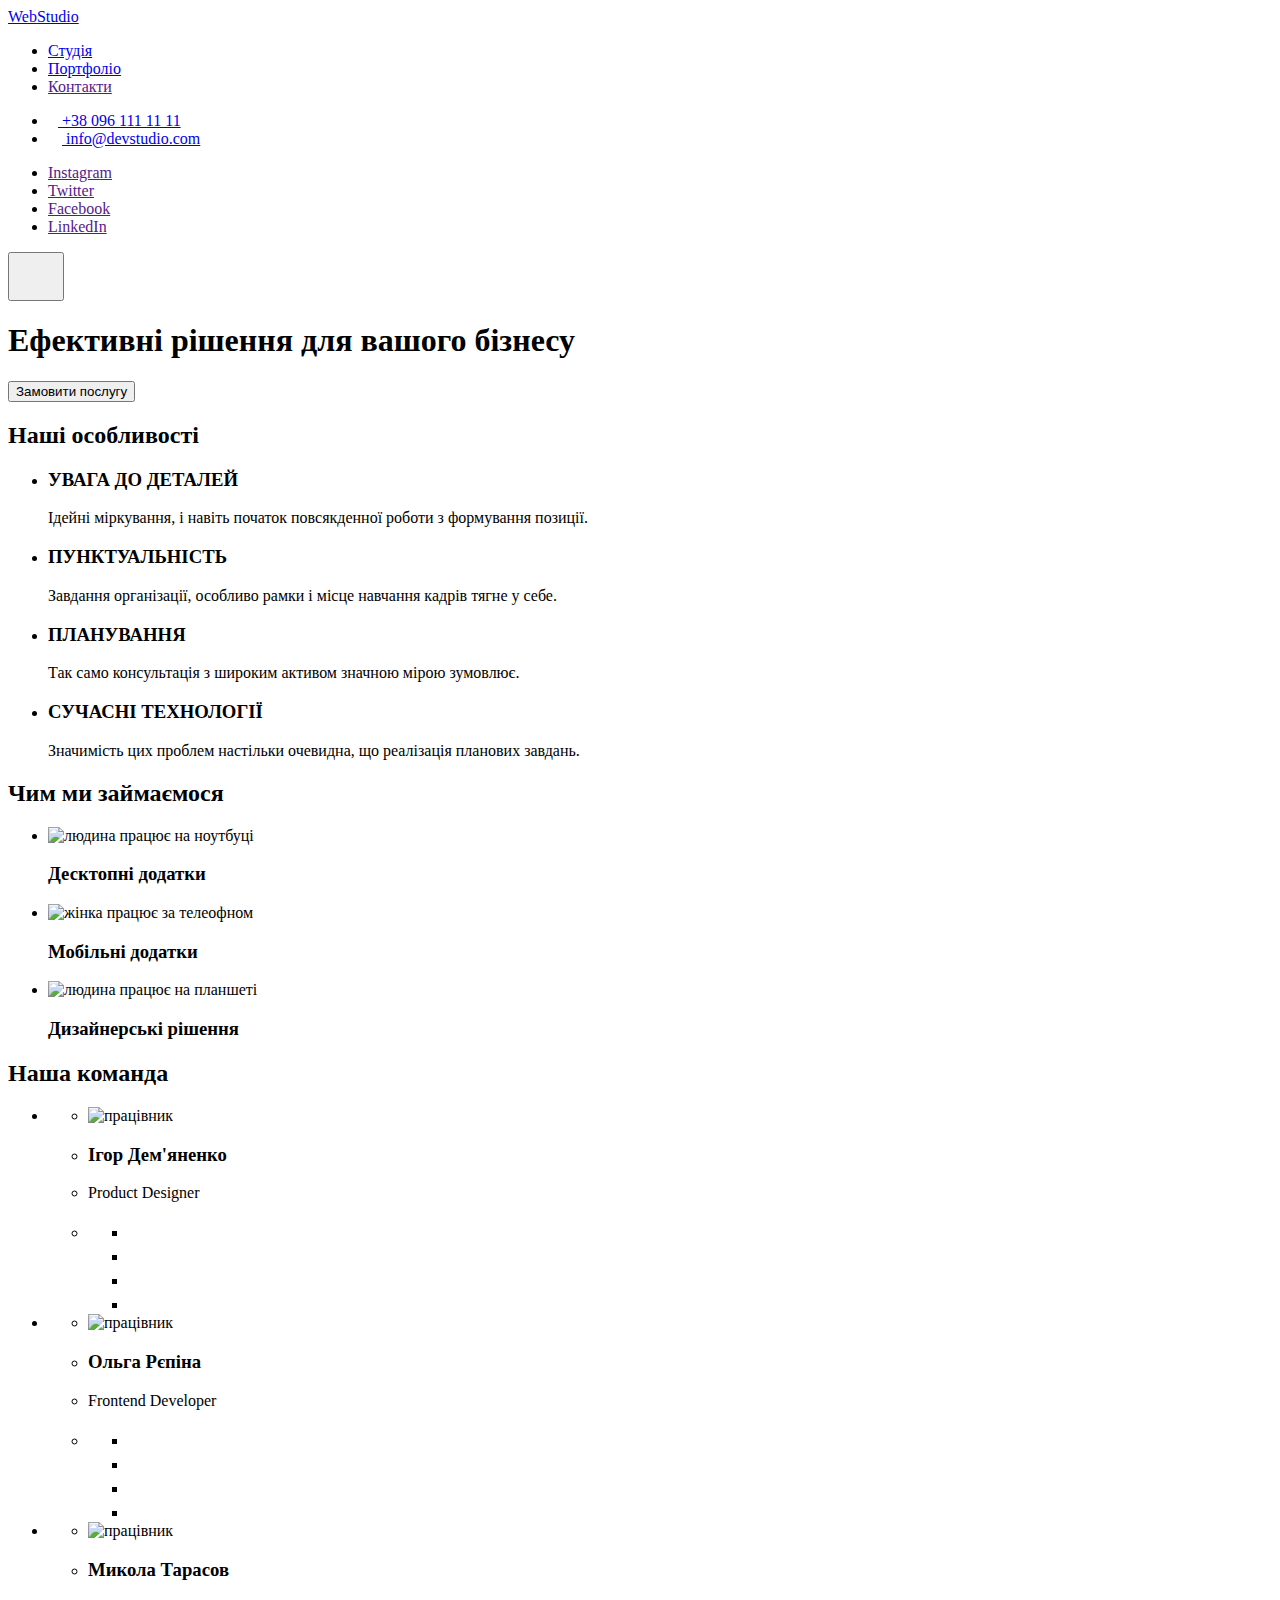
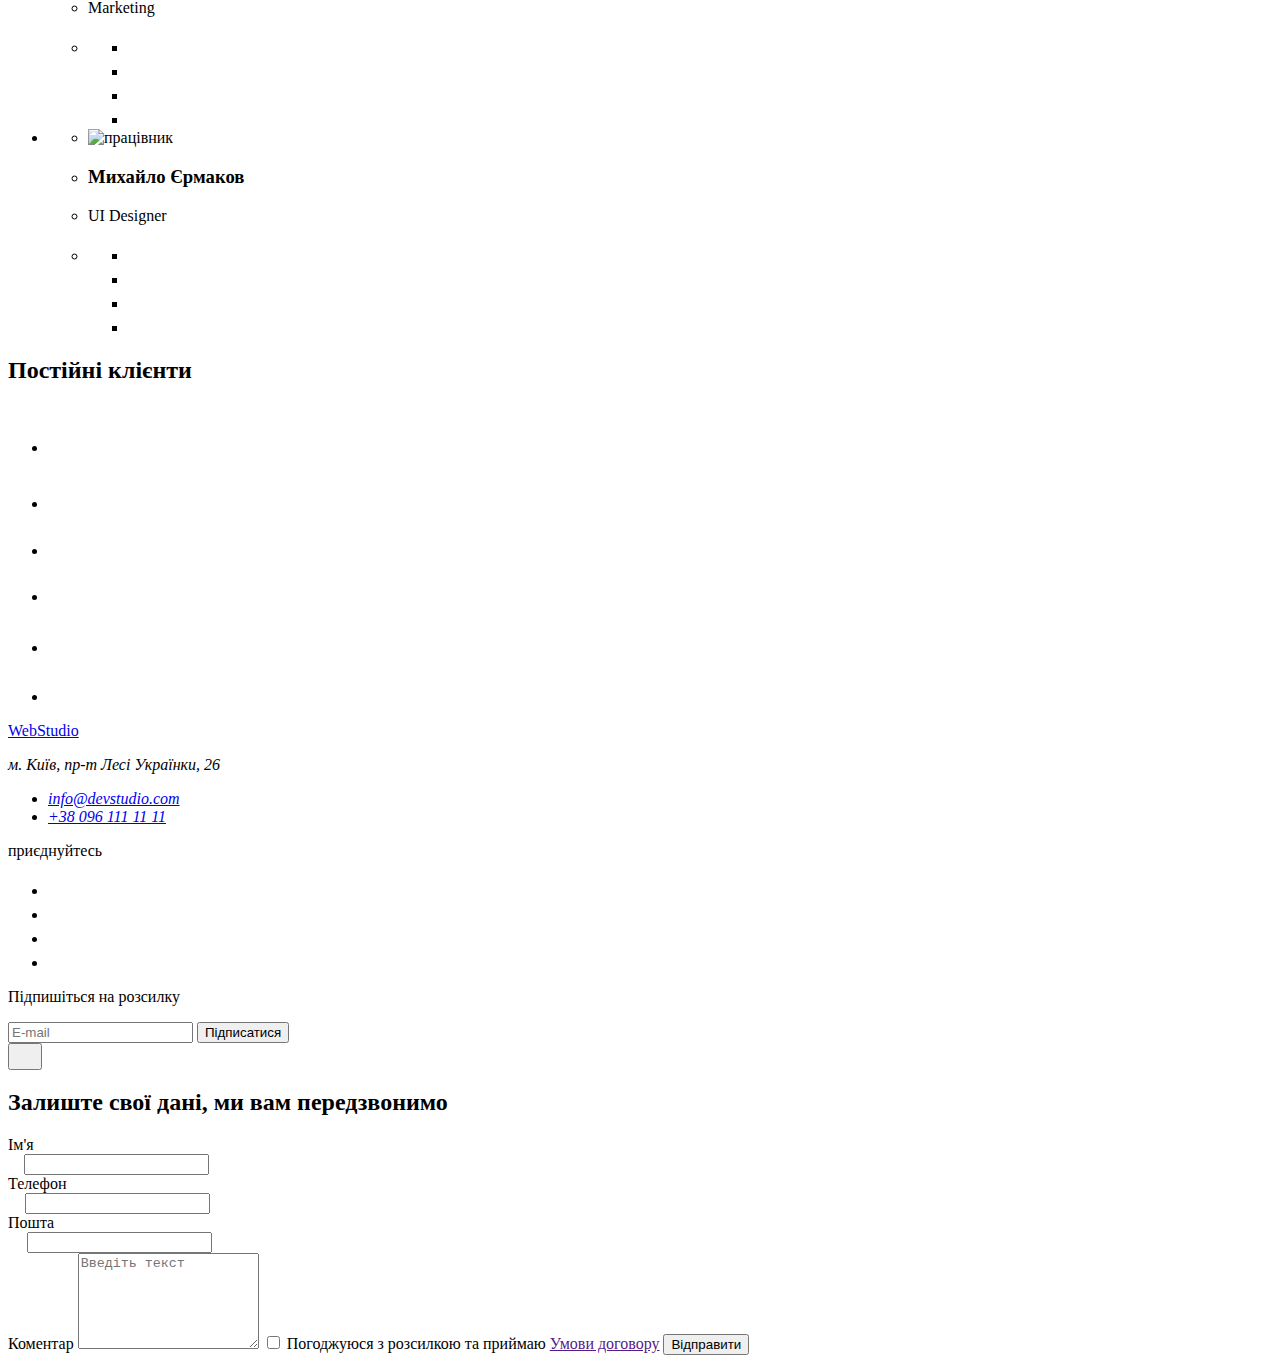
==== index.html @ 01b905f4 "Add files via upload" ====
<!DOCTYPE html>
<html lang="uk">
  <head>
    <meta charset="UTF-8" />
    <meta http-equiv="X-UA-Compatible" content="IE=edge" />
    <meta name="viewport" content="width=device-width, initial-scale=1.0" />
    <link rel="preconnect" href="https://fonts.googleapis.com" />
    <link rel="preconnect" href="https://fonts.gstatic.com" crossorigin />
    <link
      href="https://fonts.googleapis.com/css2?family=Raleway:wght@700&family=Roboto:wght@400;500;700;900&display=swap"
      rel="stylesheet"
    />
    <link rel="stylesheet" href="./css/main.min.css" />
    <title>Home work #1</title>
  </head>
  <body modal-open data-menu-open>
    <!-- <button type="button" data-modal-open>Modal Window</button> -->
    <header>
      <div class="page-header section">
        <nav class="nav">
          <a class="logo link logo--margin-right" href="./index.html"
            >Web<span class="page-header__logo">Studio</span></a
          >
          <div
            class="menu-container menu-container--padding menu-container--flex"
            id="menu-container"
            data-menu
          >
            <ul
              class="navigation__list navigation__list--margin-bottom navigation__list--margin-right"
            >
              <li class="navigation__item navigation__item--margin-bottom">
                <a
                  class="navigation__link navigation__link--height this-page"
                  href="./index.html"
                  >Студія</a
                >
              </li>
              <li class="navigation__item navigation__item--margin-bottom">
                <a
                  class="navigation__link navigation__link--height"
                  href="./portfolio.html"
                  >Портфоліо</a
                >
              </li>
              <li class="navigation__item navigation__item--margin-bottom">
                <a class="navigation__link navigation__link--height" href=""
                  >Контакти</a
                >
              </li>
            </ul>
            <ul
              class="contacts__list contacts__list--margin-left contacts__list--margin-bottom-last"
            >
              <li
                class="contacts__item contacts__item--margin-bottom contacts__item--margin-right"
              >
                <a
                  class="contacts__link contacts__link--size-tel contacts__link--flex"
                  href="tel:+380961111111"
                >
                  <svg
                    width="10"
                    height="14"
                    class="contacts__icon contacts__icon--margin-right"
                  >
                    <use
                      href="./images/icons/sprite-icons.svg#smartphone"
                    ></use>
                  </svg>
                  +38 096 111 11 11</a
                >
              </li>
              <li
                class="contacts__item contacts__item--margin-bottom contacts__item--margin-right"
              >
                <a
                  class="contacts__link contacts__link--size-envelop contacts__link--flex"
                  href="mailto:info@devstudio.com"
                >
                  <svg
                    width="14"
                    height="10"
                    class="contacts__icon contacts__icon--margin-right"
                  >
                    <use href="./images/icons/sprite-icons.svg#envelope"></use>
                  </svg>
                  info@devstudio.com</a
                >
              </li>
            </ul>
            <ul class="page-header__social-links">
              <li class="page-header__social-links-item--margin-rigth">
                <a class="page-header__social-link" href="">Instagram</a>
              </li>
              <li class="page-header__social-links-item--margin-rigth">
                <a class="page-header__social-link" href="">Twitter</a>
              </li>
              <li class="page-header__social-links-item--margin-rigth">
                <a class="page-header__social-link" href="">Facebook</a>
              </li>
              <li class="page-header__social-links-item--margin-rigth">
                <a class="page-header__social-link" href="">LinkedIn</a>
              </li>
            </ul>
          </div>
          <button
            type="button"
            class="btn-menu btn-menu--margin"
            aria-controls="menu-container"
            aria-label="переключатель мобильного меню"
            aria-expanded="false"
            data-menu-button
          >
            <svg class="btn-menu__svg" width="40" height="40">
              <use
                class="icon-menu"
                href="./images/icons/sprite-icons.svg#menu"
              ></use>
              <use
                class="icon-cross"
                href="./images/icons/sprite-icons.svg#close"
              ></use>
            </svg>
          </button>
        </nav>
      </div>
    </header>
    <div class="line"></div>
    <main>
      <!--Герой-->
      <section class="section-hero section-hero__bg">
        <div
          class="section-hero__wraper section-hero__wraper--padding section-hero__wraper--margin-bottom"
        >
          <h1 class="hero-section__title hero-section__title--margin">
            Ефективні рішення для вашого бізнесу
          </h1>
          <button class="btn btn__hero--padding" type="button" data-modal-open>
            Замовити послугу
          </button>
        </div>
      </section>
      <!--Наші особлиості-->
      <section class="section section--padding-top section--padding-bottom">
        <h2 class="section-special__title">Наші особливості</h2>
        <ul class="special special--flex special--gap">
          <li class="special__item special__item--margin-bottom">
            <div
              class="special__bg--cl special__bg--img special__bg--img-antenna special__bg--margin-bottom"
            ></div>
            <h3 class="special__title special__title--margin-bottom">
              УВАГА ДО ДЕТАЛЕЙ
            </h3>
            <p class="special__txt">
              Ідейні міркування, і навіть початок повсякденної роботи з
              формування позиції.
            </p>
          </li>
          <li class="special__item special__item--margin-bottom">
            <div
              class="special__bg--cl special__bg--img special__bg--img-clock special__bg--margin-bottom"
            ></div>
            <h3 class="special__title special__title--margin-bottom">
              ПУНКТУАЛЬНІСТЬ
            </h3>
            <p class="special__txt">
              Завдання організації, особливо рамки і місце навчання кадрів тягне
              у себе.
            </p>
          </li>
          <li class="special__item special__item--margin-bottom">
            <div
              class="special__bg--cl special__bg--img special__bg--img-diagram special__bg--margin-bottom"
            ></div>
            <h3 class="special__title special__title--margin-bottom">
              ПЛАНУВАННЯ
            </h3>
            <p class="special__txt">
              Так само консультація з широким активом значною мірою зумовлює.
            </p>
          </li>
          <li class="special__item special__item--margin-bottom">
            <div
              class="special__bg--cl special__bg--img special__bg--img-astronaut special__bg--margin-bottom"
            ></div>
            <h3 class="special__title special__title--margin-bottom">
              СУЧАСНІ ТЕХНОЛОГІЇ
            </h3>
            <p class="special__txt">
              Значимість цих проблем настільки очевидна, що реалізація планових
              завдань.
            </p>
          </li>
        </ul>
      </section>
      <!--Чим ми займаємось-->
      <section class="section section--padding-bottom wwd">
        <h2 class="wwd__title wwd__title--margin-bottom">Чим ми займаємося</h2>
        <ul class="wd__list">
          <li class="wd__item--position">
            <img
              class="wd__img"
              src="./images/what-we-do/img-370@1x.jpg"
              alt="людина працює на ноутбуці"
              srcset="
                ./images/what-we-do/img-370@1x.jpg 1x,
                ./images/what-we-do/img-370@2x.jpg 2x,
                ./images/what-we-do/img-370@3x.jpg 3x
              "
            />
            <h3 class="wd__title wd__title--position wd__title--box">
              Десктопні додатки
            </h3>
          </li>
          <li class="wd__item--position">
            <img
              class="wd__img"
              src="./images/what-we-do/img-1-370@1x.jpg"
              alt="жінка працює за телеофном"
              srcset="
                ./images/what-we-do/img-1-370@1x.jpg 1x,
                ./images/what-we-do/img-1-370@2x.jpg 2x,
                ./images/what-we-do/img-1-370@3x.jpg 3x
              "
            />
            <h3 class="wd__title wd__title--position wd__title--box">
              Мобільні додатки
            </h3>
          </li>
          <li class="wd__item--position">
            <img
              class="wd__img"
              src="./images/what-we-do/img-2-370@1x.jpg"
              alt="людина працює на планшеті"
              srcset="
                ./images/what-we-do/img-2-370@1x.jpg 1x,
                ./images/what-we-do/img-2-370@2x.jpg 2x,
                ./images/what-we-do/img-2-370@3x.jpg 3x
              "
            />
            <h3 class="wd__title wd__title--position wd__title--box">
              Дизайнерські рішення
            </h3>
          </li>
        </ul>
      </section>
      <!--Наша команда-->
      <div class="our-team our-team--bg-cl">
        <section
          class="section section--padding-top section--padding-bottom section--bg-cl"
        >
          <h2 class="team__title team__title--margin-bottom">Наша команда</h2>
          <ul class="cards cards--box cards--gap">
            <li
              class="cards__item cards__item--margin cards__item--margin-bottom cards__item--padding-bottom"
            >
              <ul class="card-1">
                <li class="card__item-img card__item-img--margin-bottom">
                  <img
                    class="card-item__img"
                    src="./images/our-team/img-1-450-x1.jpg"
                    srcset="
                      ./images/our-team/img-1-450-x1.jpg 1x,
                      ./images/our-team/img-1-450-x2.jpg 2x,
                      ./images/our-team/img-1-450-x3.jpg 3x
                    "
                    alt="працівник"
                  />
                </li>
                <li class="card__item-name--margin-bottom">
                  <h3 class="card-item__name">Ігор Дем'яненко</h3>
                </li>
                <li class="card__item-job--margin-bottom">
                  <p class="card-item__job">Product Designer</p>
                </li>
                <li>
                  <ul class="social-links social-links--gap">
                    <li class="social-links__item">
                      <a
                        href=""
                        class="social-link social-link--position-relative"
                        ><svg
                          class="social-link__icon social-link__icon--fill social-link__icon--position-absolute"
                          width="20px"
                          height="20px"
                        >
                          <use
                            href="./images/icons/sprite-icons.svg#instagram"
                          ></use></svg
                      ></a>
                    </li>
                    <li class="social-links__item">
                      <a
                        href=""
                        class="social-link social-link--position-relative"
                        ><svg
                          class="social-link__icon social-link__icon--fill social-link__icon--position-absolute"
                          width="20px"
                          height="20px"
                        >
                          <use
                            href="./images/icons/sprite-icons.svg#twitter"
                          ></use></svg
                      ></a>
                    </li>
                    <li class="social-links__item">
                      <a
                        href=""
                        class="social-link social-link--position-relative"
                        ><svg
                          class="social-link__icon social-link__icon--fill social-link__icon--position-absolute"
                          width="20px"
                          height="20px"
                        >
                          <use
                            href="./images/icons/sprite-icons.svg#facebook"
                          ></use></svg
                      ></a>
                    </li>
                    <li class="social-links__item">
                      <a
                        href=""
                        class="social-link social-link--position-relative"
                        ><svg
                          class="social-link__icon social-link__icon--fill social-link__icon--position-absolute"
                          width="20px"
                          height="20px"
                        >
                          <use
                            href="./images/icons/sprite-icons.svg#linkedin"
                          ></use></svg
                      ></a>
                    </li>
                  </ul>
                </li>
              </ul>
            </li>
            <li
              class="cards__item cards__item--margin cards__item--margin-bottom cards__item--padding-bottom"
            >
              <ul class="card-1">
                <li class="card__item-img card__item-img--margin-bottom">
                  <img
                    srcset="
                      ./images/our-team/img-2-450-x1.jpg 1x,
                      ./images/our-team/img-2-450-x2.jpg 2x,
                      ./images/our-team/img-2-450-x3.jpg 3x
                    "
                    class="card-item__img"
                    src="./images/our-team/img-2-450-x1.jpg"
                    alt="працівник"
                  />
                </li>
                <li class="card__item-name--margin-bottom">
                  <h3 class="card-item__name">Ольга Рєпіна</h3>
                </li>
                <li class="card__item-job--margin-bottom">
                  <p class="card-item__job">Frontend Developer</p>
                </li>
                <li>
                  <ul class="social-links social-links--gap">
                    <li class="social-links__item">
                      <a
                        href=""
                        class="social-link social-link--position-relative"
                        ><svg
                          class="social-link__icon social-link__icon--fill social-link__icon--position-absolute"
                          width="20px"
                          height="20px"
                        >
                          <use
                            href="./images/icons/sprite-icons.svg#instagram"
                          ></use></svg
                      ></a>
                    </li>
                    <li class="social-links__item">
                      <a
                        href=""
                        class="social-link social-link--position-relative"
                        ><svg
                          class="social-link__icon social-link__icon--fill social-link__icon--position-absolute"
                          width="20px"
                          height="20px"
                        >
                          <use
                            href="./images/icons/sprite-icons.svg#twitter"
                          ></use></svg
                      ></a>
                    </li>
                    <li class="social-links__item">
                      <a
                        href=""
                        class="social-link social-link--position-relative"
                        ><svg
                          class="social-link__icon social-link__icon--fill social-link__icon--position-absolute"
                          width="20px"
                          height="20px"
                        >
                          <use
                            href="./images/icons/sprite-icons.svg#facebook"
                          ></use></svg
                      ></a>
                    </li>
                    <li class="social-links__item">
                      <a
                        href=""
                        class="social-link social-link--position-relative"
                        ><svg
                          class="social-link__icon social-link__icon--fill social-link__icon--position-absolute"
                          width="20px"
                          height="20px"
                        >
                          <use
                            href="./images/icons/sprite-icons.svg#linkedin"
                          ></use></svg
                      ></a>
                    </li>
                  </ul>
                </li>
              </ul>
            </li>
            <li
              class="cards__item cards__item--margin cards__item--margin-bottom cards__item--padding-bottom"
            >
              <ul class="card-1">
                <li class="card__item-img card__item-img--margin-bottom">
                  <img
                    class="card-item__img"
                    src="./images/our-team/img-3-450-x1.jpg"
                    alt="працівник"
                    srcset="
                      ./images/our-team/img-3-450-x1.jpg 1x,
                      ./images/our-team/img-3-450-x2.jpg 2x,
                      ./images/our-team/img-3-450-x3.jpg 3x
                    "
                  />
                </li>
                <li class="card__item-name--margin-bottom">
                  <h3 class="card-item__name">Микола Тарасов</h3>
                </li>
                <li class="card__item-job--margin-bottom">
                  <p class="card-item__job">Marketing</p>
                </li>
                <li>
                  <ul class="social-links social-links--gap">
                    <li class="social-links__item">
                      <a
                        href=""
                        class="social-link social-link--position-relative"
                        ><svg
                          class="social-link__icon social-link__icon--fill social-link__icon--position-absolute"
                          width="20px"
                          height="20px"
                        >
                          <use
                            href="./images/icons/sprite-icons.svg#instagram"
                          ></use></svg
                      ></a>
                    </li>
                    <li class="social-links__item">
                      <a
                        href=""
                        class="social-link social-link--position-relative"
                        ><svg
                          class="social-link__icon social-link__icon--fill social-link__icon--position-absolute"
                          width="20px"
                          height="20px"
                        >
                          <use
                            href="./images/icons/sprite-icons.svg#twitter"
                          ></use></svg
                      ></a>
                    </li>
                    <li class="social-links__item">
                      <a
                        href=""
                        class="social-link social-link--position-relative"
                        ><svg
                          class="social-link__icon social-link__icon--fill social-link__icon--position-absolute"
                          width="20px"
                          height="20px"
                        >
                          <use
                            href="./images/icons/sprite-icons.svg#facebook"
                          ></use></svg
                      ></a>
                    </li>
                    <li class="social-links__item">
                      <a
                        href=""
                        class="social-link social-link--position-relative"
                        ><svg
                          class="social-link__icon social-link__icon--fill social-link__icon--position-absolute"
                          width="20px"
                          height="20px"
                        >
                          <use
                            href="./images/icons/sprite-icons.svg#linkedin"
                          ></use></svg
                      ></a>
                    </li>
                  </ul>
                </li>
              </ul>
            </li>
            <li
              class="cards__item cards__item--margin cards__item--margin-bottom cards__item--padding-bottom"
            >
              <ul class="card-1">
                <li class="card__item-img card__item-img--margin-bottom">
                  <img
                    class="card-item__img"
                    src="./images/our-team/img-4-450-x1.jpg"
                    alt="працівник"
                    srcset="
                      ./images/our-team/img-4-450-x1.jpg 1x,
                      ./images/our-team/img-4-450-x2.jpg 2x,
                      ./images/our-team/img-4-450-x3.jpg 3x
                    "
                  />
                </li>
                <li class="card__item-name--margin-bottom">
                  <h3 class="card-item__name">Михайло Єрмаков</h3>
                </li>
                <li class="card__item-job--margin-bottom">
                  <p class="card-item__job">UI Designer</p>
                </li>
                <li>
                  <ul class="social-links social-links--gap">
                    <li class="social-links__item">
                      <a
                        href=""
                        class="social-link social-link--position-relative"
                        ><svg
                          class="social-link__icon social-link__icon--fill social-link__icon--position-absolute"
                          width="20px"
                          height="20px"
                        >
                          <use
                            href="./images/icons/sprite-icons.svg#instagram"
                          ></use></svg
                      ></a>
                    </li>
                    <li class="social-links__item">
                      <a
                        href=""
                        class="social-link social-link--position-relative"
                        ><svg
                          class="social-link__icon social-link__icon--fill social-link__icon--position-absolute"
                          width="20px"
                          height="20px"
                        >
                          <use
                            href="./images/icons/sprite-icons.svg#twitter"
                          ></use></svg
                      ></a>
                    </li>
                    <li class="social-links__item">
                      <a
                        href=""
                        class="social-link social-link--position-relative"
                        ><svg
                          class="social-link__icon social-link__icon--fill social-link__icon--position-absolute"
                          width="20px"
                          height="20px"
                        >
                          <use
                            href="./images/icons/sprite-icons.svg#facebook"
                          ></use></svg
                      ></a>
                    </li>
                    <li class="social-links__item">
                      <a
                        href=""
                        class="social-link social-link--position-relative"
                        ><svg
                          class="social-link__icon social-link__icon--fill social-link__icon--position-absolute"
                          width="20px"
                          height="20px"
                        >
                          <use
                            href="./images/icons/sprite-icons.svg#linkedin"
                          ></use></svg
                      ></a>
                    </li>
                  </ul>
                </li>
              </ul>
            </li>
          </ul>
        </section>
      </div>
      <!-- Постійні клієнти -->
      <section class="section section--padding-top section--padding-bottom">
        <h2 class="clients__title clients__title--margin-bottom">
          Постійні клієнти
        </h2>
        <ul class="clients__list clients__list--gap">
          <li class="client__item">
            <a class="client__link" href="">
              <svg class="client__icon" width="44" height="49">
                <use href="./images/icons/sprite-icons.svg#company-1"></use>
              </svg>
            </a>
          </li>
          <li class="client__item">
            <a class="client__link" href="">
              <svg class="client__icon" width="40" height="52">
                <use href="./images/icons/sprite-icons.svg#company-2"></use>
              </svg>
            </a>
          </li>
          <li class="client__item">
            <a class="client__link" href="">
              <svg class="client__icon" width="41" height="43">
                <use href="./images/icons/sprite-icons.svg#company-3"></use>
              </svg>
            </a>
          </li>
          <li class="client__item">
            <a class="client__link" href="">
              <svg class="client__icon" width="80" height="42">
                <use href="./images/icons/sprite-icons.svg#company-4"></use>
              </svg>
            </a>
          </li>
          <li class="client__item">
            <a class="client__link" href="">
              <svg class="client__icon" width="59" height="47">
                <use href="./images/icons/sprite-icons.svg#company-5"></use>
              </svg>
            </a>
          </li>
          <li class="client__item">
            <a class="client__link" href="">
              <svg class="client__icon" width="88" height="45">
                <use href="./images/icons/sprite-icons.svg#company-6"></use>
              </svg>
            </a>
          </li>
        </ul>
      </section>
    </main>
    <footer class="page-footer page-footer--bg-cl">
      <div
        class="section page-footer__section page-footer__section--flex page-footer__section--padding"
      >
        <div class="footer__section footer__section--margin-bottom">
          <div
            class="wraper__footer-address wraper__footer-address--margin-right"
          >
            <a
              class="logo link page-footer__logo--margin-bottom page-footer__logo--block"
              href="./rebuild-homework.html"
              >Web<span class="page-footer__logo">Studio</span></a
            >
            <div
              class="page-footer__box--margin-right page-footer__box--margin-bottom"
            >
              <address class="address">
                <p class="address__txt address__txt--margin-bottom">
                  м. Київ, пр-т Лесі Українки, 26
                </p>
                <ul class="address__list">
                  <li class="address__item address__item--margin-bottom">
                    <a class="address__link" href="mailto:info@devstudio.com"
                      >info@devstudio.com</a
                    >
                  </li>
                  <li class="address__item">
                    <a class="address__link" href="tel:+380961111111"
                      >+38 096 111 11 11</a
                    >
                  </li>
                </ul>
              </address>
            </div>
          </div>
          <div
            class="join join--margin-left join--margin-bottom join--padding-top join--margin-right"
          >
            <p class="join__txt join__txt--margin-bottom">приєднуйтесь</p>
            <ul class="social-links social-links--gap">
              <li class="social-links__item">
                <a
                  href=""
                  class="social-link social-link__page-footer--bg-cl social-link--position-relative"
                  ><svg
                    class="social-link__icon social-link__page-footer--fill social-link__icon--position-absolute"
                    width="20px"
                    height="20px"
                  >
                    <use
                      href="./images/icons/sprite-icons.svg#instagram"
                    ></use></svg
                ></a>
              </li>
              <li class="social-links__item">
                <a
                  href=""
                  class="social-link social-link__page-footer--bg-cl social-link--position-relative"
                  ><svg
                    class="social-link__icon social-link__page-footer--fill social-link__icon--position-absolute"
                    width="20px"
                    height="20px"
                  >
                    <use
                      href="./images/icons/sprite-icons.svg#twitter"
                    ></use></svg
                ></a>
              </li>
              <li class="social-links__item">
                <a
                  href=""
                  class="social-link social-link__page-footer--bg-cl social-link--position-relative"
                  ><svg
                    class="social-link__icon social-link__page-footer--fill social-link__icon--position-absolute"
                    width="20px"
                    height="20px"
                  >
                    <use
                      href="./images/icons/sprite-icons.svg#facebook"
                    ></use></svg
                ></a>
              </li>
              <li class="social-links__item">
                <a
                  href=""
                  class="social-link social-link__page-footer--bg-cl social-link--position-relative"
                  ><svg
                    class="social-link__icon social-link__page-footer--fill social-link__icon--position-absolute"
                    width="20px"
                    height="20px"
                  >
                    <use
                      href="./images/icons/sprite-icons.svg#linkedin"
                    ></use></svg
                ></a>
              </li>
            </ul>
          </div>
        </div>
        <div class="subscribe">
          <p class="subscribe__txt subscribe__txt--margin-bottom">
            Підпишіться на розсилку
          </p>
          <input
            class="subscribe__input-email subscribe__input-email--margin-bottom subscribe__input-email--margin-right"
            type="email"
            placeholder="E-mail"
          />
          <button
            class="btn button btn__subscribe--padding btn__subscribe--flex"
            type="submit"
          >
            Підписатися<span
              class="btn__icon-send btn__icon-send--margin-left"
            ></span>
          </button>
        </div>
      </div>
    </footer>
    <!-- Modal window -->
    <div class="backdrop backdrop--padding is-hidden" data-modal>
      <div class="modal modal--position modal--padding">
        <button
          class="modal__btn-close modal__btn-close--position-ab modal__btn-close--center modal__btn-close--margin"
          type="button"
          data-modal-close
        >
          <svg width="18px" height="18px">
            <use href="./images/icons/sprite-icons.svg#close-18dp"></use>
          </svg>
        </button>
        <h2 class="modal__title modal__title--margin-bottom">
          Залиште свої дані, ми вам передзвонимо
        </h2>

        <label for="name" class="modal__label modal__label--margin-bottom"
          >Ім'я
        </label>
        <div class="modal__wrap modal__wrap--margin-bottom">
          <svg class="modal__icon modal__icon--position" width="12" height="12">
            <use href="./images/icons/sprite-icons.svg#name-modal"></use>
          </svg>
          <input
            class="modal__input modal__input--padding-left"
            type="text"
            placeholder=" "
            id="name"
          />
        </div>

        <label for="phone" class="modal__label modal__label--margin-bottom"
          >Телефон</label
        >
        <div class="modal__wrap modal__wrap--margin-bottom">
          <svg class="modal__icon modal__icon--position" width="13" height="13">
            <use href="./images/icons/sprite-icons.svg#phone-modal"></use>
          </svg>
          <input
            class="modal__input modal__input--padding-left"
            type="text"
            id="phone"
          />
        </div>

        <label for="mail" class="modal__label modal__label--margin-bottom"
          >Пошта</label
        >
        <div class="modal__wrap modal__wrap--margin-bottom">
          <svg class="modal__icon modal__icon--position" width="15" height="12">
            <use href="./images/icons/sprite-icons.svg#mail-modal"></use>
          </svg>
          <input
            class="modal__input modal__input--padding-left"
            type="text"
            id="mail"
          />
        </div>

        <label for="comment" class="modal__label modal__label--margin-bottom"
          >Коментар
        </label>
        <textarea
          class="modal__textarea modal__textarea--margin-bottom modal__textarea--padding"
          name="comment"
          id="comment"
          rows="6"
          placeholder="Введіть текст"
        ></textarea>

        <label
          class="modal__label-checkbox modal__label-checkbox--margin-bottom modal__label-checkbox--gap"
        >
          <input class="checkbox" type="checkbox" />
          <span class="modal__check-box"></span>
          Погоджуюся з розсилкою та приймаю <a href=""> Умови договору</a>
        </label>

        <button class="btn button btn__modal--padding btn__modal--center">
          Відправити
        </button>
      </div>
    </div>
    <script src="./js/modal.js"></script>
    <script src="./js/menu.js"></script>
  </body>
</html>
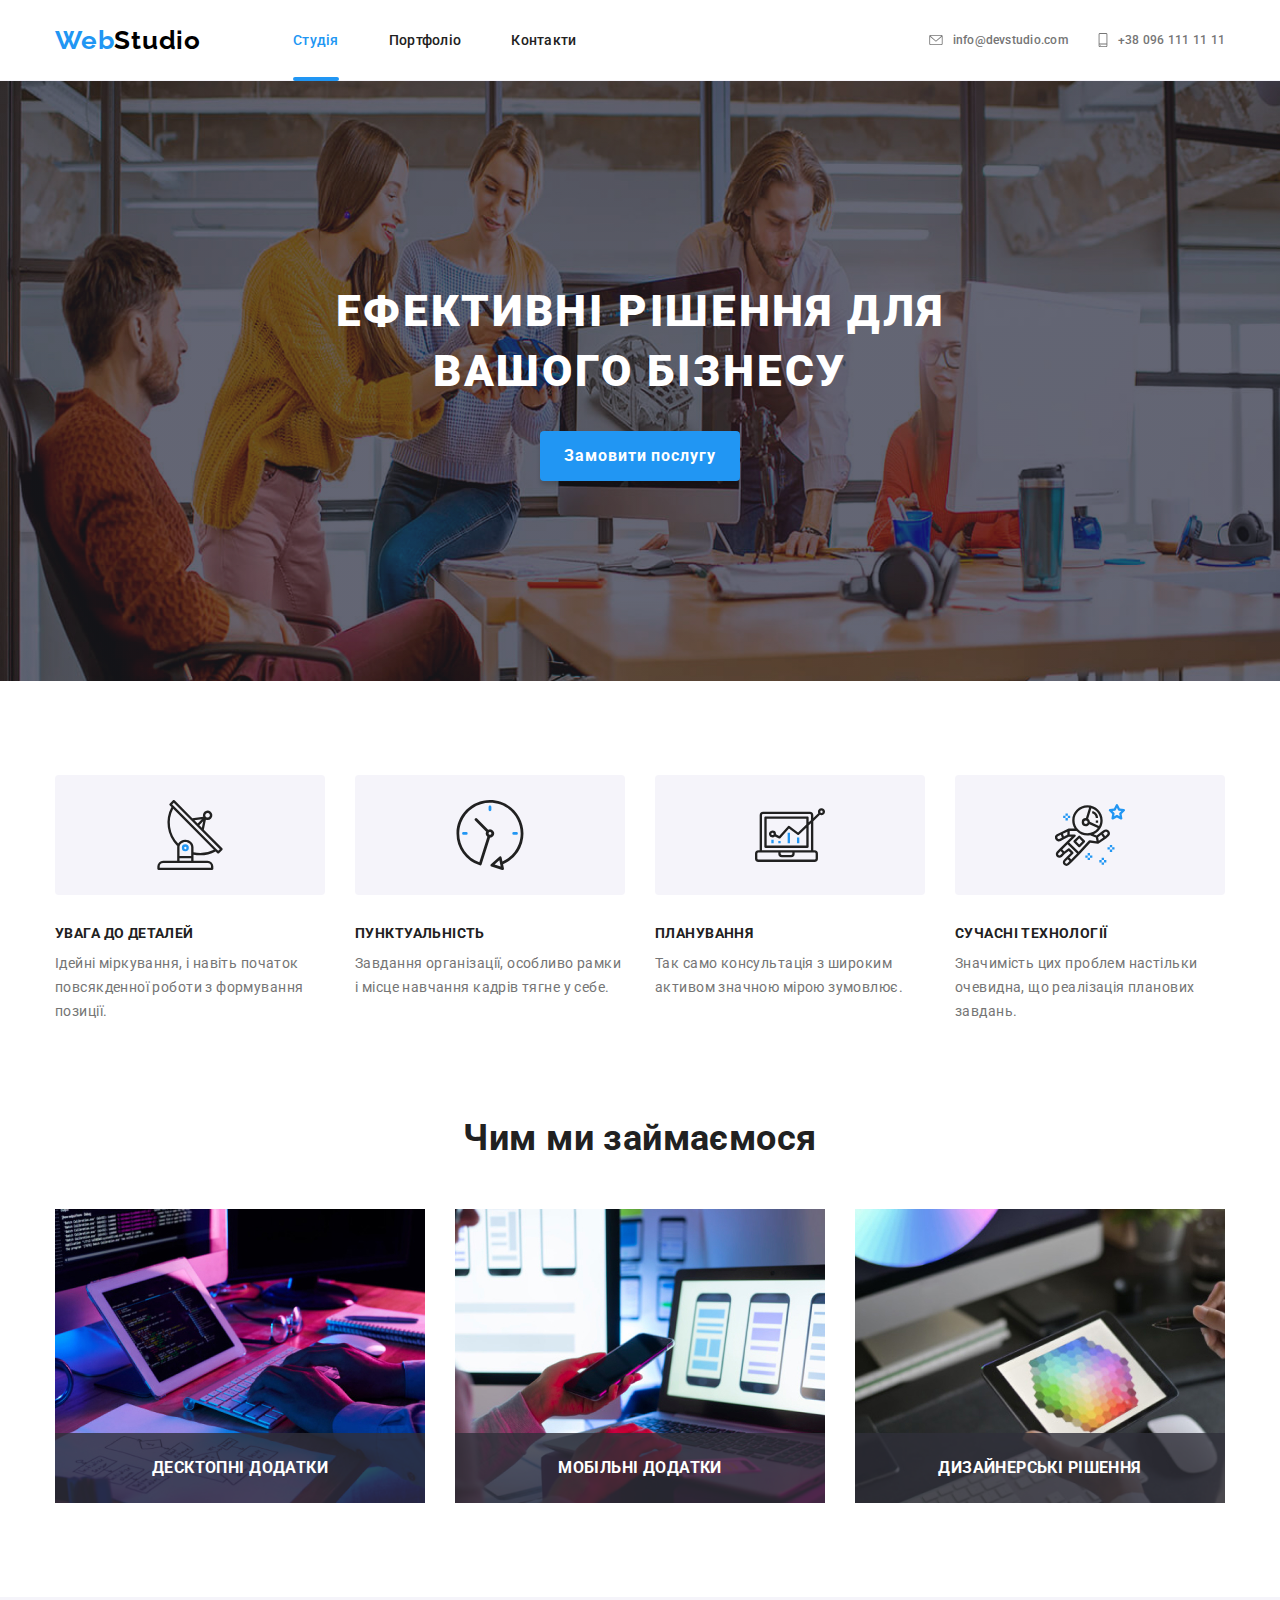
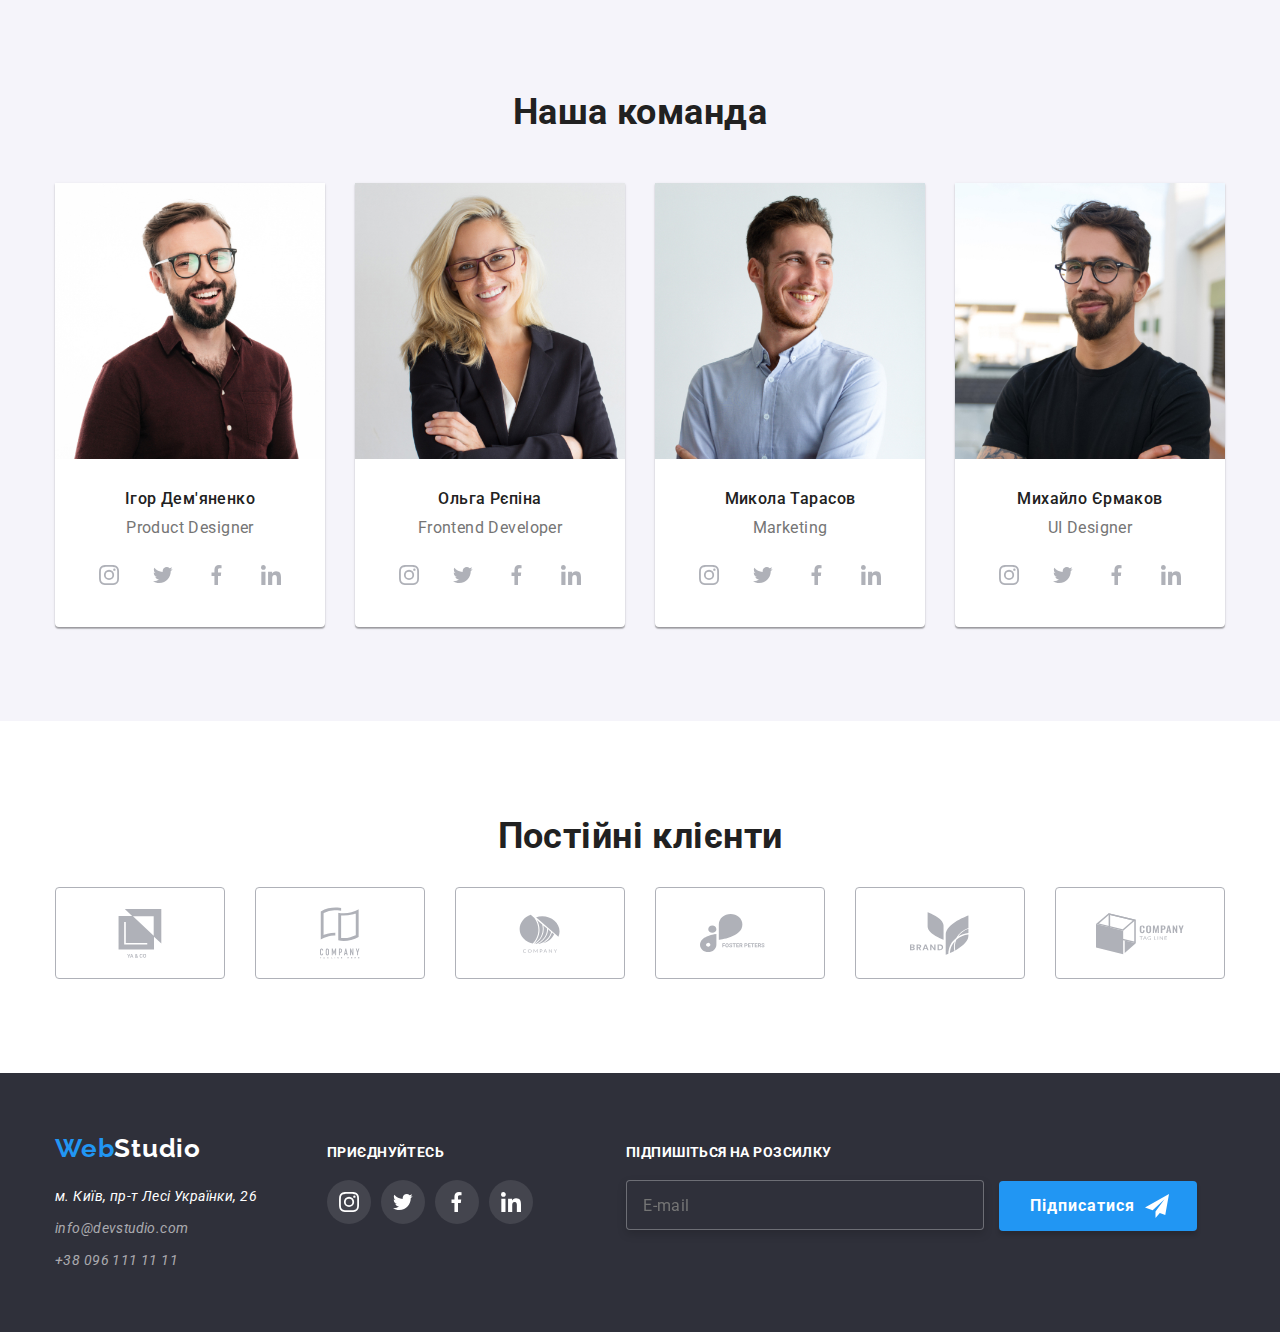
==== commit bd251496: "change" ====
--- a/index.html
+++ b/index.html
@@ -13,9 +13,9 @@
     <link rel="stylesheet" href="./css/main.min.css" />
     <title>Home work #1</title>
   </head>
-  <body modal-open data-menu-open>
+  <body modal-open>
     <!-- <button type="button" data-modal-open>Modal Window</button> -->
-    <header>
+    <header class="header">
       <div class="page-header section">
         <nav class="nav">
           <a class="logo link logo--margin-right" href="./index.html"
@@ -126,7 +126,6 @@
         </nav>
       </div>
     </header>
-    <div class="line"></div>
     <main>
       <!--Герой-->
       <section class="section-hero section-hero__bg">
@@ -427,7 +426,7 @@
                 <li class="card__item-img card__item-img--margin-bottom">
                   <img
                     class="card-item__img"
-                    src="./images/our-team/img-3-450-x1.jpg"
+                    src="./images/our-team/img-2-450-x1.jpg"
                     alt="працівник"
                     srcset="
                       ./images/our-team/img-3-450-x1.jpg 1x,
@@ -514,9 +513,9 @@
                     src="./images/our-team/img-4-450-x1.jpg"
                     alt="працівник"
                     srcset="
-                      ./images/our-team/img-4-450-x1.jpg 1x,
-                      ./images/our-team/img-4-450-x2.jpg 2x,
-                      ./images/our-team/img-4-450-x3.jpg 3x
+                      ./images/our-team/img-4-450-x1.jpg,
+                      ./images/our-team/img-4-450-x2.jpg,
+                      ./images/our-team/img-4-450-x3.jpg
                     "
                   />
                 </li>
--- a/css/main.min.css
+++ b/css/main.min.css
@@ -0,0 +1 @@
+/*! modern-normalize v1.1.0 | MIT License | https://github.com/sindresorhus/modern-normalize */*,::before,::after{-webkit-box-sizing:border-box;box-sizing:border-box}html{font-family:system-ui,"Segoe UI",Roboto,Helvetica,Arial,sans-serif,"Apple Color Emoji","Segoe UI Emoji";line-height:1.15;-webkit-text-size-adjust:100%;-moz-tab-size:4;-o-tab-size:4;tab-size:4}body{margin:0}hr{height:0;color:inherit}abbr[title]{-webkit-text-decoration:underline dotted;text-decoration:underline dotted}b,strong{font-weight:bolder}code,kbd,samp,pre{font-family:ui-monospace,SFMono-Regular,Consolas,"Liberation Mono",Menlo,monospace;font-size:1em}small{font-size:80%}sub,sup{font-size:75%;line-height:0;position:relative;vertical-align:baseline}sub{bottom:-0.25em}sup{top:-0.5em}table{text-indent:0;border-color:inherit}button,input,optgroup,select,textarea{font-family:inherit;font-size:100%;line-height:1.15;margin:0}button,select{text-transform:none}button,[type=button],[type=reset],[type=submit]{-webkit-appearance:button}::-moz-focus-inner{border-style:none;padding:0}:-moz-focusring{outline:1px dotted ButtonText}:-moz-ui-invalid{box-shadow:none}legend{padding:0}progress{vertical-align:baseline}::-webkit-inner-spin-button,::-webkit-outer-spin-button{height:auto}[type=search]{-webkit-appearance:textfield;outline-offset:-2px}::-webkit-search-decoration{-webkit-appearance:none}::-webkit-file-upload-button{-webkit-appearance:button;font:inherit}summary{display:list-item}.address__list,.project__list,.filter__list,.clients__list,.social-links,.card-1,.cards,.wd__list,.special,.contacts__list,.navigation__list,.page-header__social-links{padding:0;margin:0;list-style:none}.address__link,.contacts__link,.navigation__link,.logo,.page-header__social-link{text-decoration:none}.modal__btn-close,.subscribe__input-email,.btn-menu,.btn__filter,.btn{padding:0;border:0}.portfolio__title--hidden,.section-special__title{position:absolute;width:1px;height:1px;margin:-1px;border:0;padding:0;white-space:nowrap;-webkit-clip-path:inset(100%);clip-path:inset(100%);clip:rect(0 0 0 0);overflow:hidden}.modal__title,.subscribe__txt,.join__txt,.address__item,.address__txt,.card__job,.card__title,.card__overlay,.clients__title,.card-item__job,.card-item__name,.team__title,.wd__title,.wwd__title,.special__txt,.special__title{margin:0}.card-item__img{display:block}.btn{font-weight:700;font-size:16px;line-height:30px;letter-spacing:.06em;color:#fff;background:#2196f3;-webkit-box-shadow:0px 4px 4px rgba(0,0,0,.15);box-shadow:0px 4px 4px rgba(0,0,0,.15);border-radius:4px}.btn:hover,.btn:focus{background-color:#188ce8}.section{margin-left:auto;margin-right:auto;padding-left:15px;padding-right:15px}@media screen and (min-width: 480px){.section{width:480px}}@media screen and (min-width: 768px){.section{width:768px}}@media screen and (min-width: 1200px){.section{width:1200px}}body{margin-left:auto;margin-right:auto;max-width:1600px;font-family:"Roboto",sans-serif;font-size:14px;line-height:16px;letter-spacing:.03em}.btn{cursor:pointer}.btn__hero--padding{padding-top:10px;padding-right:24px;padding-bottom:10px;padding-left:24px}.btn__hero:hover,.btn__hero:focus{background:#188ce8;-webkit-box-shadow:0px 4px 4px rgba(0,0,0,.15);box-shadow:0px 4px 4px rgba(0,0,0,.15);border-radius:4px}.btn__subscribe--padding{padding-top:10px;padding-right:28px;padding-bottom:10px;padding-left:31px}.btn__icon-send{display:inline-block;width:24px;height:24px;background-image:url(../../images/btn/send.svg)}.btn__icon-send--margin-left{margin-left:12px}@media screen and (min-width: 1200px){.btn__icon-send--margin-left{margin-left:10px}}.btn__subscribe--flex{display:-webkit-inline-box;display:-ms-inline-flexbox;display:inline-flex;-webkit-box-pack:center;-ms-flex-pack:center;justify-content:center;-webkit-box-align:center;-ms-flex-align:center;align-items:center}.btn__modal--padding{padding-top:10px;padding-right:52px;padding-bottom:10px;padding-left:52px}.btn__modal--center{display:block;margin-left:auto;margin-right:auto}.btn__filter{font-weight:500;font-size:16px;line-height:26px;text-align:center;letter-spacing:.03em;background:#f5f4fa;border-radius:4px;color:#212121}.btn__filter--size{padding-top:6px;padding-bottom:6px;padding-right:22px;padding-left:22px}.btn__filter--size-first-btn{padding-right:25px;padding-left:25px}.btn__filter:hover,.btn__filter:focus{background:#2196f3;-webkit-box-shadow:0px 3px 1px rgba(0,0,0,.1),0px 1px 2px rgba(0,0,0,.08),0px 2px 2px rgba(0,0,0,.12);box-shadow:0px 3px 1px rgba(0,0,0,.1),0px 1px 2px rgba(0,0,0,.08),0px 2px 2px rgba(0,0,0,.12);border-radius:4px;color:#fff;cursor:pointer}.btn-menu{background-color:rgba(0,0,0,0);width:40px;height:40px;z-index:1}@media screen and (min-width: 768px){.btn-menu{display:none}}.btn-menu__svg{display:-webkit-inline-box;display:-ms-inline-flexbox;display:inline-flex}.btn-menu--margin{margin-left:auto}.btn-menu .icon-cross{display:none}.btn-menu.is-open .icon-cross{display:block}.btn-menu.is-open .icon-menu{display:none}.header{border-bottom:1px #f5f4fa solid}.page-header__social-links{display:-webkit-box;display:-ms-flexbox;display:flex;-webkit-box-pack:start;-ms-flex-pack:start;justify-content:flex-start;-webkit-box-align:stretch;-ms-flex-align:stretch;align-items:stretch}@media screen and (min-width: 768px){.page-header__social-links{display:none}}.page-header__social-links-item--margin-rigth:not(:last-child){margin-right:20px}.page-header__social-link{font-weight:500;font-size:18px;line-height:22px;letter-spacing:.02em;color:#2196f3}.nav{display:-webkit-box;display:-ms-flexbox;display:flex;-webkit-box-pack:start;-ms-flex-pack:start;justify-content:flex-start;-webkit-box-align:center;-ms-flex-align:center;align-items:center}@media screen and (max-width: 767px){.nav{height:60px}}.logo{font-family:"Raleway",sans-serif;font-weight:700;font-size:24px;line-height:28px;letter-spacing:.03em;color:#2196f3}.logo--margin-right{margin-right:88px}@media screen and (min-width: 768px){.logo{font-size:26px;line-height:31px}.logo--margin-right{margin-right:92px}}.page-header__logo{color:#000}.menu-container{width:100%}@media screen and (max-width: 767px){.menu-container{display:none;position:absolute;top:0;left:0;height:100%;padding:20px;background-color:#fff}.menu-container.is-open{display:block;z-index:1}.menu-container--flex.is-open{display:-webkit-box;display:-ms-flexbox;display:flex;-webkit-box-pack:start;-ms-flex-pack:start;justify-content:flex-start;-webkit-box-align:stretch;-ms-flex-align:stretch;align-items:stretch;-webkit-box-orient:vertical;-webkit-box-direction:normal;-ms-flex-direction:column;flex-direction:column}.menu-container--padding{padding-top:48px;padding-bottom:48px;padding-right:48px;padding-left:40px}}@media screen and (min-width: 768px){.menu-container{display:-webkit-box;display:-ms-flexbox;display:flex;-webkit-box-pack:start;-ms-flex-pack:start;justify-content:flex-start;-webkit-box-align:center;-ms-flex-align:center;align-items:center}}.navigation__list{font-weight:500}@media screen and (max-width: 767px){.navigation__list--margin-bottom{margin-bottom:auto}}@media screen and (min-width: 768px){.navigation__list{display:-webkit-box;display:-ms-flexbox;display:flex;-webkit-box-pack:start;-ms-flex-pack:start;justify-content:flex-start;-webkit-box-align:stretch;-ms-flex-align:stretch;align-items:stretch;gap:50px}}@media screen and (max-width: 767px){.navigation__item--margin-bottom:not(:last-child){margin-bottom:32px}}.navigation__link{display:block;font-size:40px;line-height:47px;color:#212121;letter-spacing:.02em}.navigation__link:hover,.navigation__link:focus{color:#2196f3}@media screen and (min-width: 768px){.navigation__link{position:relative;font-size:14px;line-height:16px}.navigation__link--height{padding-top:32px;padding-bottom:32px}}@media screen and (max-width: 767px){.contacts__list--margin-bottom-last{margin-bottom:64px}}@media screen and (min-width: 768px){.contacts__list{display:-webkit-box;display:-ms-flexbox;display:flex;-webkit-box-orient:vertical;-webkit-box-direction:reverse;-ms-flex-direction:column-reverse;flex-direction:column-reverse}.contacts__list--margin-left{margin-left:auto}}@media screen and (min-width: 1200px){.contacts__list{-webkit-box-orient:horizontal;-webkit-box-direction:reverse;-ms-flex-direction:row-reverse;flex-direction:row-reverse}}@media screen and (max-width: 767px){.contacts__item--margin-bottom:not(:last-child){margin-bottom:32px}}@media screen and (min-width: 768px)and (max-width: 1199px){.contacts__item--margin-bottom:last-child{margin-bottom:10px}}@media screen and (min-width: 1200px){.contacts__item--margin-right:last-child{margin-right:30px}}.contacts__icon{fill:#757575;display:none}@media screen and (min-width: 768px){.contacts__icon{display:block}}.contacts__icon--margin-right{margin-right:8px}@media screen and (min-width: 1200px){.contacts__icon--margin-right{margin-right:10px}}.contacts__link{font-weight:500;color:#757575;letter-spacing:.02em;display:block}.contacts__link--size-tel{font-size:34px;line-height:40px}@media screen and (max-width: 767px){.contacts__link--size-tel{color:#2196f3}}.contacts__link--size-envelop{font-size:24px;line-height:28px}@media screen and (min-width: 768px){.contacts__link{font-size:12px;line-height:14px}.contacts__link--flex{display:-webkit-box;display:-ms-flexbox;display:flex;-webkit-box-pack:start;-ms-flex-pack:start;justify-content:flex-start;-webkit-box-align:center;-ms-flex-align:center;align-items:center}}.contacts__link:hover,.contacts__link:focus{color:#2196f3}.contacts__link:hover .contacts__icon,.contacts__link:focus .contacts__icon{fill:#2196f3}.this-page{color:#2196f3}@media screen and (max-width: 767px){.this-page{-webkit-transform:translateY(-3px);transform:translateY(-3px)}}@media screen and (min-width: 768px){.this-page::after{position:absolute;bottom:-1.5%;left:0;width:100%;content:" ";border-radius:2px;border:2px solid #2196f3}}.section--padding-top{padding-top:60px}.section--padding-bottom{padding-bottom:60px}@media screen and (min-width: 1200px){.section--padding-top{padding-top:94px}.section--padding-bottom{padding-bottom:94px}}.section-hero{margin-left:auto;margin-right:auto}@media screen and (min-width: 480px){.section-hero{max-width:480px}}@media screen and (min-width: 768px){.section-hero{max-width:768px}}@media screen and (min-width: 1200px){.section-hero{max-width:1600px}}.section-hero__bg{background-size:100% 100%;text-align:center;background-repeat:no-repeat;background-color:#c4c4c4}@media screen and (min-device-pixel-ratio: 1),screen and (-webkit-min-device-pixel-ratio: 1),screen and (min-resolution: 96dpi),screen and (min-resolution: 1dppx){.section-hero__bg{background-image:-webkit-gradient(linear, left top, right top, from(rgba(47, 48, 58, 0.4)), to(rgba(47, 48, 58, 0.4))),url(../images/hero/hero-480-x1.jpg);background-image:linear-gradient(to right, rgba(47, 48, 58, 0.4), rgba(47, 48, 58, 0.4)),url(../images/hero/hero-480-x1.jpg)}}@media screen and (min-device-pixel-ratio: 2),screen and (-webkit-min-device-pixel-ratio: 2),screen and (min-resolution: 192dpi),screen and (min-resolution: 2dppx){.section-hero__bg{background-image:-webkit-gradient(linear, left top, right top, from(rgba(47, 48, 58, 0.4)), to(rgba(47, 48, 58, 0.4))),url(../images/hero/hero-480-x2.jpg);background-image:linear-gradient(to right, rgba(47, 48, 58, 0.4), rgba(47, 48, 58, 0.4)),url(../images/hero/hero-480-x2.jpg)}}@media screen and (min-device-pixel-ratio: 3),screen and (-webkit-min-device-pixel-ratio: 3),screen and (min-resolution: 288dpi),screen and (min-resolution: 3dppx){.section-hero__bg{background-image:-webkit-gradient(linear, left top, right top, from(rgba(47, 48, 58, 0.4)), to(rgba(47, 48, 58, 0.4))),url(../images/hero/hero-480-x3.jpg);background-image:linear-gradient(to right, rgba(47, 48, 58, 0.4), rgba(47, 48, 58, 0.4)),url(../images/hero/hero-480-x3.jpg)}}@media screen and (min-width: 480px)and (min-device-pixel-ratio: 1),screen and (min-width: 480px)and (-webkit-min-device-pixel-ratio: 1),screen and (min-width: 480px)and (min-resolution: 96dpi),screen and (min-width: 480px)and (min-resolution: 1dppx){.section-hero__bg{background-image:-webkit-gradient(linear, left top, right top, from(rgba(47, 48, 58, 0.4)), to(rgba(47, 48, 58, 0.4))),url(../images/hero/hero-768-x1.jpg);background-image:linear-gradient(to right, rgba(47, 48, 58, 0.4), rgba(47, 48, 58, 0.4)),url(../images/hero/hero-768-x1.jpg)}}@media screen and (min-width: 480px)and (min-device-pixel-ratio: 2),screen and (min-width: 480px)and (-webkit-min-device-pixel-ratio: 2),screen and (min-width: 480px)and (min-resolution: 192dpi),screen and (min-width: 480px)and (min-resolution: 2dppx){.section-hero__bg{background-image:-webkit-gradient(linear, left top, right top, from(rgba(47, 48, 58, 0.4)), to(rgba(47, 48, 58, 0.4))),url(../images/hero/hero-768-x2.jpg);background-image:linear-gradient(to right, rgba(47, 48, 58, 0.4), rgba(47, 48, 58, 0.4)),url(../images/hero/hero-768-x2.jpg)}}@media screen and (min-width: 480px)and (min-device-pixel-ratio: 3),screen and (min-width: 480px)and (-webkit-min-device-pixel-ratio: 3),screen and (min-width: 480px)and (min-resolution: 288dpi),screen and (min-width: 480px)and (min-resolution: 3dppx){.section-hero__bg{background-image:-webkit-gradient(linear, left top, right top, from(rgba(47, 48, 58, 0.4)), to(rgba(47, 48, 58, 0.4))),url(../images/hero/hero-768-x3.jpg);background-image:linear-gradient(to right, rgba(47, 48, 58, 0.4), rgba(47, 48, 58, 0.4)),url(../images/hero/hero-768-x3.jpg)}}@media screen and (min-width: 768px)and (min-device-pixel-ratio: 1),screen and (min-width: 768px)and (-webkit-min-device-pixel-ratio: 1),screen and (min-width: 768px)and (-webkit-min-device-pixel-ratio: 2),screen and (min-width: 768px)and (min-resolution: 192dpi),screen and (min-width: 768px)and (min-resolution: 2dppx){.section-hero__bg{background-image:-webkit-gradient(linear, left top, right top, from(rgba(47, 48, 58, 0.4)), to(rgba(47, 48, 58, 0.4))),url(../images/hero/hero-1600-x1.jpg);background-image:linear-gradient(to right, rgba(47, 48, 58, 0.4), rgba(47, 48, 58, 0.4)),url(../images/hero/hero-1600-x1.jpg)}}@media screen and (min-width: 768px)and (min-device-pixel-ratio: 2),screen and (min-width: 768px)and (-webkit-min-device-pixel-ratio: 2),screen and (min-width: 768px)and (min-resolution: 192dpi),screen and (min-width: 768px)and (min-resolution: 2dppx){.section-hero__bg{background-image:-webkit-gradient(linear, left top, right top, from(rgba(47, 48, 58, 0.4)), to(rgba(47, 48, 58, 0.4))),url(../images/hero/hero-1600-x2.jpg);background-image:linear-gradient(to right, rgba(47, 48, 58, 0.4), rgba(47, 48, 58, 0.4)),url(../images/hero/hero-1600-x2.jpg)}}@media screen and (min-width: 768px)and (min-device-pixel-ratio: 3),screen and (min-width: 768px)and (-webkit-min-device-pixel-ratio: 3),screen and (min-width: 768px)and (min-resolution: 288dpi),screen and (min-width: 768px)and (min-resolution: 3dppx){.section-hero__bg{background-image:-webkit-gradient(linear, left top, right top, from(rgba(47, 48, 58, 0.4)), to(rgba(47, 48, 58, 0.4))),url(../images/hero/hero-1600-x3.jpg);background-image:linear-gradient(to right, rgba(47, 48, 58, 0.4), rgba(47, 48, 58, 0.4)),url(../images/hero/hero-1600-x3.jpg)}}.section-hero__wraper--padding{padding-right:45px;padding-left:45px;padding-top:118px;padding-bottom:118px}@media screen and (min-width: 768px){.section-hero__wraper--padding{padding-right:189px;padding-left:189px;padding-top:118px;padding-bottom:118px}}@media screen and (min-width: 1200px){.section-hero__wraper--padding{padding-right:234px;padding-left:234px;padding-top:200px;padding-bottom:200px}}.hero-section__title{font-weight:900;font-size:26px;line-height:42px;letter-spacing:.06em;text-transform:uppercase;color:#fff}.hero-section__title--margin{margin-top:0;margin-bottom:30px}@media screen and (min-width: 1200px){.hero-section__title{font-size:44px;line-height:60px}}@media screen and (min-width: 768px){.special--flex{display:-webkit-box;display:-ms-flexbox;display:flex;-webkit-box-pack:start;-ms-flex-pack:start;justify-content:flex-start;-webkit-box-align:stretch;-ms-flex-align:stretch;align-items:stretch;-ms-flex-wrap:wrap;flex-wrap:wrap;margin:-15px}}@media screen and (max-width: 767px){.special__item--margin-bottom:not(:last-child){margin-bottom:30px}}@media screen and (min-width: 768px){.special__item{-ms-flex-preferred-size:calc((100% - 60px)/2);flex-basis:calc((100% - 60px)/2);margin:15px}}@media screen and (min-width: 1200px){.special__item{-ms-flex-preferred-size:calc((100% - 120px)/4);flex-basis:calc((100% - 120px)/4)}}.special__bg--margin-bottom{margin-bottom:30px}.special__bg--cl{height:120px;background-color:#f5f4fa;border-radius:4px}.special__bg--img{background-size:70px;background-position:center;background-repeat:no-repeat}.special__bg--img-antenna{background-image:url(../images/specials/antenna.svg)}.special__bg--img-clock{background-image:url(../images/specials/clock.svg)}.special__bg--img-diagram{background-image:url(../images/specials/diagram.svg)}.special__bg--img-astronaut{background-image:url(../images/specials/astronaut.svg)}.special__title{font-size:14px;line-height:16px;text-transform:uppercase;color:#212121}.special__title--margin-bottom{margin-bottom:10px}@media screen and (max-width: 767px){.special__title{text-align:center}}.special__txt{line-height:24px;color:#757575}@media screen and (max-width: 1199px){.wwd{display:none}}.wwd__title{font-size:28px;line-height:33px;color:#212121;text-align:center}.wwd__title--margin-bottom{margin-bottom:50px}@media screen and (min-width: 1200px){.wwd__title{font-size:36px;line-height:42px}}.wd__list{display:-webkit-box;display:-ms-flexbox;display:flex;-webkit-box-pack:start;-ms-flex-pack:start;justify-content:flex-start;-webkit-box-align:stretch;-ms-flex-align:stretch;align-items:stretch;gap:30px}.wd__title{width:100%;height:70px;text-transform:uppercase;color:#fff;background-color:rgba(47,48,58,.8)}.wd__title--position{position:absolute;bottom:0}.wd__title--box{display:-webkit-box;display:-ms-flexbox;display:flex;-webkit-box-pack:center;-ms-flex-pack:center;justify-content:center;-webkit-box-align:center;-ms-flex-align:center;align-items:center}.wd__item--position{position:relative}.wd__img{display:block}.our-team--bg-cl{background-color:#f5f4fa}.team__title{font-size:28px;line-height:33px;color:#212121;text-align:center}.team__title--margin-bottom{margin-bottom:30px}@media screen and (min-width: 1200px){.team__title{font-size:36px;line-height:42px}}@media screen and (min-width: 1200px){.team__title--margin-bottom{margin-bottom:50px}}@media screen and (min-width: 768px){.cards{display:-webkit-box;display:-ms-flexbox;display:flex;-webkit-box-pack:start;-ms-flex-pack:start;justify-content:flex-start;-webkit-box-align:stretch;-ms-flex-align:stretch;align-items:stretch;-ms-flex-wrap:wrap;flex-wrap:wrap;margin:-15px}}.cards__item{background:#fff;-webkit-box-shadow:0px 1px 3px rgba(0,0,0,.12),0px 1px 1px rgba(0,0,0,.14),0px 2px 1px rgba(0,0,0,.2);box-shadow:0px 1px 3px rgba(0,0,0,.12),0px 1px 1px rgba(0,0,0,.14),0px 2px 1px rgba(0,0,0,.2);border-radius:0px 0px 4px 4px}.cards__item--padding-bottom{padding-bottom:24px}@media screen and (max-width: 767px){.cards__item--margin-bottom:not(:last-child){margin-bottom:30px}}@media screen and (min-width: 768px){.cards__item{width:calc((100% - 60px)/2)}.cards__item--margin{margin:15px}}@media screen and (min-width: 1200px){.cards__item{width:calc((100% - 120px)/4)}.cards__item--padding-bottom{padding-bottom:30px}}.card-1{text-align:center}.card-1--padding-bottom{padding-bottom:24px}.card__item-img--margin-bottom{margin-bottom:30px}.card-item__img{width:100%;height:auto}@media screen and (min-width: 768px){.card-item__img{width:354px}}@media screen and (min-width: 1200px){.card-item__img{width:270px}}.card__item-name--margin-bottom{margin-bottom:10px}.card-item__name{font-weight:500;font-size:16px;line-height:19px;color:#212121}.card__item-job--margin-bottom{margin-bottom:16px}.card-item__job{font-size:16px;line-height:19px;color:#757575}.social-links{display:-webkit-box;display:-ms-flexbox;display:flex;-webkit-box-pack:center;-ms-flex-pack:center;justify-content:center;-webkit-box-align:stretch;-ms-flex-align:stretch;align-items:stretch}.social-links--gap{gap:10px}.social-links__item{width:44px;height:44px}.social-link{display:inline-block;width:44px;height:44px;border-radius:50%}.social-link--position-relative{position:relative}.social-link:hover,.social-link:focus{background-color:#2196f3}.social-link:hover .social-link__icon,.social-link:focus .social-link__icon{fill:#fff}.social-link__icon--position-absolute{position:absolute;top:50%;left:50%;-webkit-transform:translate(-50%, -50%);transform:translate(-50%, -50%)}.social-link__icon--fill{fill:#afb1b8}.clients__title{font-size:28px;line-height:33px;color:#212121;text-align:center}.clients__title--margin-bottom{margin-bottom:30px}@media screen and (min-width: 1200px){.clients__title{font-size:36px;line-height:42px}}.clients__list{display:-webkit-box;display:-ms-flexbox;display:flex;-webkit-box-pack:start;-ms-flex-pack:start;justify-content:flex-start;-webkit-box-align:stretch;-ms-flex-align:stretch;align-items:stretch;-ms-flex-wrap:wrap;flex-wrap:wrap}.clients__list--gap{gap:30px}.client__item{width:calc((100% - 60px)/2)}@media screen and (min-width: 768px){.client__item{width:calc((100% - 90px)/3)}}@media screen and (min-width: 1200px){.client__item{width:calc((100% - 150px)/6)}}.client__link{display:-webkit-box;display:-ms-flexbox;display:flex;-webkit-box-pack:center;-ms-flex-pack:center;justify-content:center;-webkit-box-align:center;-ms-flex-align:center;align-items:center;height:92px;border:1px solid #afb1b8;border-radius:4px}.client__link:hover,.client__link:focus{border-color:#2196f3}.client__link:hover .client__icon,.client__link:focus .client__icon{fill:#2196f3}.client__icon{fill:#afb1b8}.filter__list{display:-webkit-box;display:-ms-flexbox;display:flex;-webkit-box-pack:start;-ms-flex-pack:start;justify-content:flex-start;-webkit-box-align:stretch;-ms-flex-align:stretch;align-items:stretch;-ms-flex-wrap:wrap;flex-wrap:wrap}.filter__list--margin-bottom{margin-bottom:40px}.blank{width:100%}.filter__item--margin-bottom{margin-bottom:15px}.filter__item--margin-right:not(:last-child){margin-right:8px}@media screen and (min-width: 768px){.filter__item--margin-center:first-child{margin-left:auto}.filter__item--margin-center:last-child{margin-right:auto}}.project__list{margin:-15px}@media screen and (min-width: 768px){.project__list{display:-webkit-box;display:-ms-flexbox;display:flex;-ms-flex-wrap:wrap;flex-wrap:wrap}}.card{background:#fff;border:1px solid #eee;margin:15px}.card:hover,.card:focus{background:#fff;border:1px solid #eee;-webkit-box-shadow:0px 1px 1px rgba(0,0,0,.12),0px 4px 4px rgba(0,0,0,.06),1px 4px 6px rgba(0,0,0,.16);box-shadow:0px 1px 1px rgba(0,0,0,.12),0px 4px 4px rgba(0,0,0,.06),1px 4px 6px rgba(0,0,0,.16);-webkit-transform:translatey(-2px);transform:translatey(-2px)}.card:hover .card__overlay,.card:focus .card__overlay{-webkit-transform:translate(0);transform:translate(0)}@media screen and (min-width: 768px){.card{width:calc((100% - 60px)/2)}}@media screen and (min-width: 1200px){.card{width:calc((100% - 90px)/3)}}.card__top{display:inline-block;overflow:hidden}.card__top--position-re{position:relative}.card__top--margin-bottom{margin-bottom:20px}.card__overlay{background-color:rgba(33,150,243,.9);height:100%;font-size:18px;line-height:28px;color:#fff}.card__overlay--position-ab{position:absolute;top:0;left:0;-webkit-transition:-webkit-transform linear 500ms;transition:-webkit-transform linear 500ms;transition:transform linear 500ms;transition:transform linear 500ms, -webkit-transform linear 500ms;-webkit-transform:translateY(200%);transform:translateY(200%)}.card__overlay--padding{padding-top:77px;padding-right:24px;padding-left:24px}.card_img{display:block;width:100%;height:auto}.card__title{font-size:18px;line-height:36px;letter-spacing:.06em;color:#212121}.card__title--margin-bottom{margin-bottom:4px}.card__job{font-size:16px;line-height:30px;color:#757575}.cad__bottom--margin{margin-bottom:20px;margin-right:24px;margin-left:24px}.page-footer--bg-cl{background-color:#2f303a}.page-footer__section--padding{padding-top:60px;padding-bottom:60px}@media screen and (max-width: 1199px){.page-footer__section{text-align:center}}@media screen and (min-width: 768px)and (max-width: 1199px){.page-footer__section--padding{padding-left:76px;padding-right:89px}}@media screen and (min-width: 1200px){.page-footer__section{display:-webkit-box;display:-ms-flexbox;display:flex;-webkit-box-pack:start;-ms-flex-pack:start;justify-content:flex-start;-webkit-box-align:baseline;-ms-flex-align:baseline;align-items:baseline}}.page-footer__logo{color:#fff}.page-footer__logo--margin-bottom{margin-bottom:20px}.page-footer__logo--block{display:block}@media screen and (max-width: 767px){.page-footer__box--margin-bottom{margin-bottom:60px}}@media screen and (min-width: 768px){.footer__section{display:-webkit-box;display:-ms-flexbox;display:flex;-webkit-box-pack:start;-ms-flex-pack:start;justify-content:flex-start;-webkit-box-align:baseline;-ms-flex-align:baseline;align-items:baseline}}@media screen and (min-width: 768px)and (max-width: 1199px){.footer__section--margin-bottom{margin-bottom:60px}}.address__txt{line-height:24px;color:#fff}.address__txt--margin-bottom{margin-bottom:8px}.address__link{line-height:24px;color:rgba(255,255,255,.6)}.address__item--margin-bottom{margin-bottom:8px}@media screen and (max-width: 767px){.join--margin-bottom{margin-bottom:60px}}@media screen and (min-width: 768px)and (max-width: 1199px){.join--margin-left{margin-left:auto}.join--padding-top{padding-top:5px}}@media screen and (min-width: 1200px){.join--margin-right{margin-right:93px}}.join__txt{font-weight:700;text-transform:uppercase;color:#fff}.join__txt--margin-bottom{margin-bottom:20px}.social-link__page-footer--fill{fill:#fff}.social-link__page-footer--bg-cl{background-color:rgba(255,255,255,.1)}.subscribe__txt{font-weight:700;text-transform:uppercase;color:#fff}.subscribe__txt--margin-bottom{margin-bottom:20px}.subscribe__input-email{width:358px;height:50px;font-size:16px;line-height:20px;padding-left:16px;letter-spacing:.03em;color:rgba(255,255,255,.6);background-color:#2f303a;border:1px solid rgba(255,255,255,.3);-webkit-filter:drop-shadow(0px 4px 4px rgba(0, 0, 0, 0.15));filter:drop-shadow(0px 4px 4px rgba(0, 0, 0, 0.15));border-radius:4px}@media screen and (max-width: 1199px){.subscribe__input-email--margin-bottom{margin-bottom:20px}}@media screen and (min-width: 768px){.subscribe__input-email{width:450px}}@media screen and (min-width: 1200px){.subscribe__input-email{width:358px}.subscribe__input-email--margin-right{margin-right:12px}}@media screen and (min-width: 1200px){.wraper__footer-address--margin-right{margin-right:70px}}body.modal-open{overflow:hidden}.backdrop{position:fixed;top:0;left:0;width:100%;height:100%;background-color:rgba(0,0,0,.2);-webkit-transition:opacity linear 500ms;transition:opacity linear 500ms;padding-top:93px;padding-right:15px;padding-left:15px;overflow-y:scroll}.backdrop.is-hidden{opacity:0;pointer-events:none;visibility:hidden}.backdrop.is-hidden .modal{-webkit-transform:translate(-50%, -50%);transform:translate(-50%, -50%)}.modal{display:block;background:#fff;-webkit-box-shadow:0px 1px 3px rgba(0,0,0,.12),0px 1px 1px rgba(0,0,0,.14),0px 2px 1px rgba(0,0,0,.2);box-shadow:0px 1px 3px rgba(0,0,0,.12),0px 1px 1px rgba(0,0,0,.14),0px 2px 1px rgba(0,0,0,.2);border-radius:4px}@media(min-width: 480px){.modal{width:450px}.modal--position{position:absolute;top:50%;left:50%;-webkit-transform:translate(-50%, -50%);transform:translate(-50%, -50%)}}@media(min-width: 1200px){.modal{width:528px}}.modal--padding{padding-top:8px;padding-right:40px;padding-bottom:40px;padding-left:40px}.modal__wrap{position:relative}.modal__wrap--margin-bottom{margin-bottom:10px}.modal__wrap:hover .modal__icon,.modal__wrap:focus-within>.modal__icon{fill:#2196f3}.modal__title{font-size:20px;line-height:30px;text-align:center;color:#212121}@media(min-width: 1200px){.modal__title{line-height:23px}}.modal__title--margin-bottom{margin-bottom:12px}.modal__label{display:block;font-size:12px;line-height:14px;letter-spacing:.01em;color:#757575}.modal__label--margin-bottom{margin-bottom:4px}.checkbox{-webkit-appearance:none;-moz-appearance:none;appearance:none}.checkbox:checked+.modal__check-box{background-color:#2196f3;border-color:rgba(0,0,0,0)}.modal__label-checkbox{display:-webkit-box;display:-ms-flexbox;display:flex;-webkit-box-pack:center;-ms-flex-pack:center;justify-content:center;-webkit-box-align:center;-ms-flex-align:center;align-items:center;font-size:12px;line-height:14px;color:#757575}.modal__label-checkbox--margin-bottom{margin-bottom:30px}.modal__label-checkbox--gap{gap:8px}.modal__check-box{width:16px;height:15px;display:inline-block;background-image:url(../../images/check-box/check.svg);border:2px solid #212121;border-radius:2px;background-size:contain;background-origin:border-box;cursor:pointer}.modal__input{width:100%;height:40px;border:1px solid rgba(33,33,33,.2);border-radius:4px;cursor:pointer}.modal__input--margin-bottom{margin-bottom:10px}.modal__input--padding-left{padding-left:42px}.modal__textarea{width:100%;height:120px;border:1px solid rgba(33,33,33,.2);border-radius:4px;resize:none}.modal__textarea--margin-bottom{margin-bottom:20px}.modal__textarea--padding{padding-top:12px;padding-right:16px;padding-bottom:12px;padding-left:16px}.modal__textarea::-webkit-input-placeholder{font-size:12px;line-height:14px;letter-spacing:.01em;color:rgba(117,117,117,.5)}.modal__textarea::-moz-placeholder{font-size:12px;line-height:14px;letter-spacing:.01em;color:rgba(117,117,117,.5)}.modal__textarea:-ms-input-placeholder{font-size:12px;line-height:14px;letter-spacing:.01em;color:rgba(117,117,117,.5)}.modal__textarea::-ms-input-placeholder{font-size:12px;line-height:14px;letter-spacing:.01em;color:rgba(117,117,117,.5)}.modal__textarea::placeholder{font-size:12px;line-height:14px;letter-spacing:.01em;color:rgba(117,117,117,.5)}.modal__btn-close{width:30px;height:30px;border-radius:50%;background:#fff;border:1px solid rgba(0,0,0,.1);cursor:pointer}.modal__btn-close--margin{margin-left:auto;margin-right:-32px;margin-bottom:2px}.modal__btn-close--center{display:-webkit-box;display:-ms-flexbox;display:flex;-webkit-box-pack:center;-ms-flex-pack:center;justify-content:center;-webkit-box-align:center;-ms-flex-align:center;align-items:center}.modal__btn-close:hover,.modal__btn-close:focus{fill:#2196f3}.modal__icon{fill:#212121}.modal__icon--position{position:absolute;top:50%;-webkit-transform:translateY(-50%);transform:translateY(-50%);left:15px}/*# sourceMappingURL=main.min.css.map */